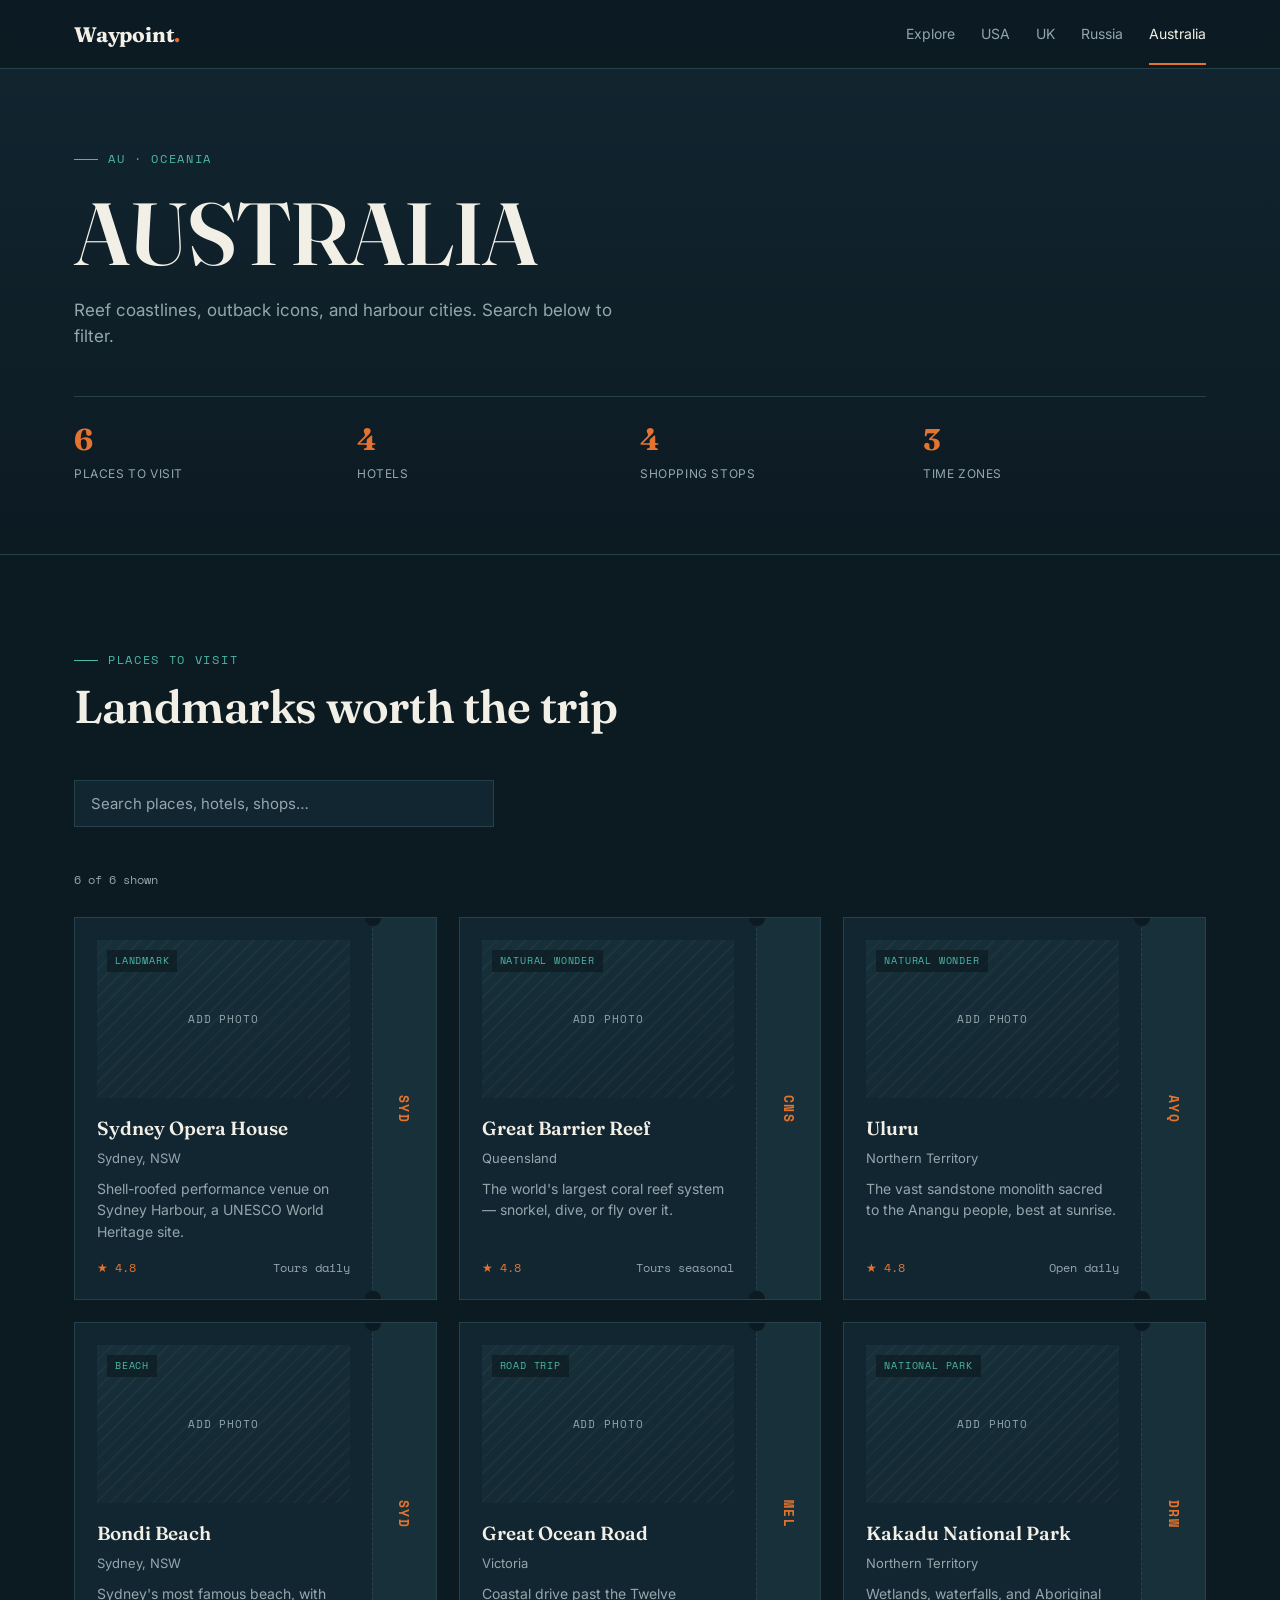
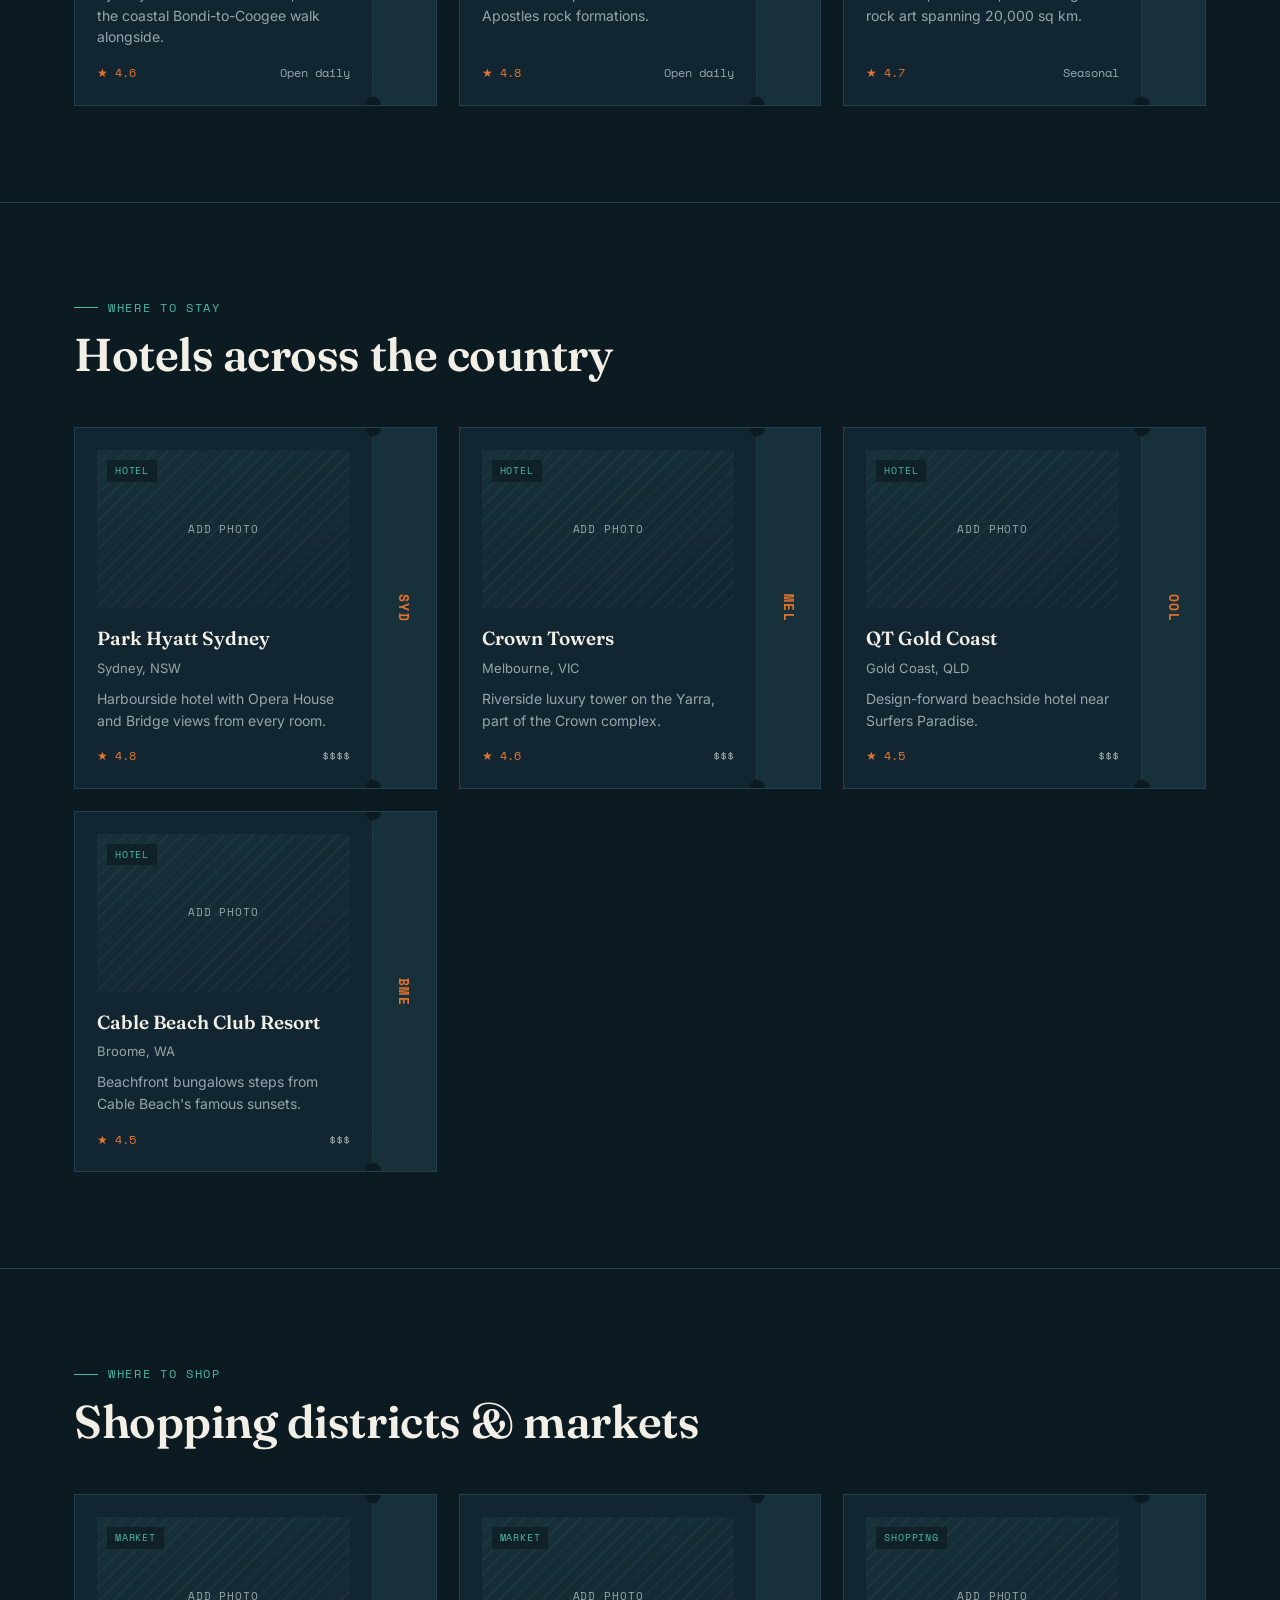
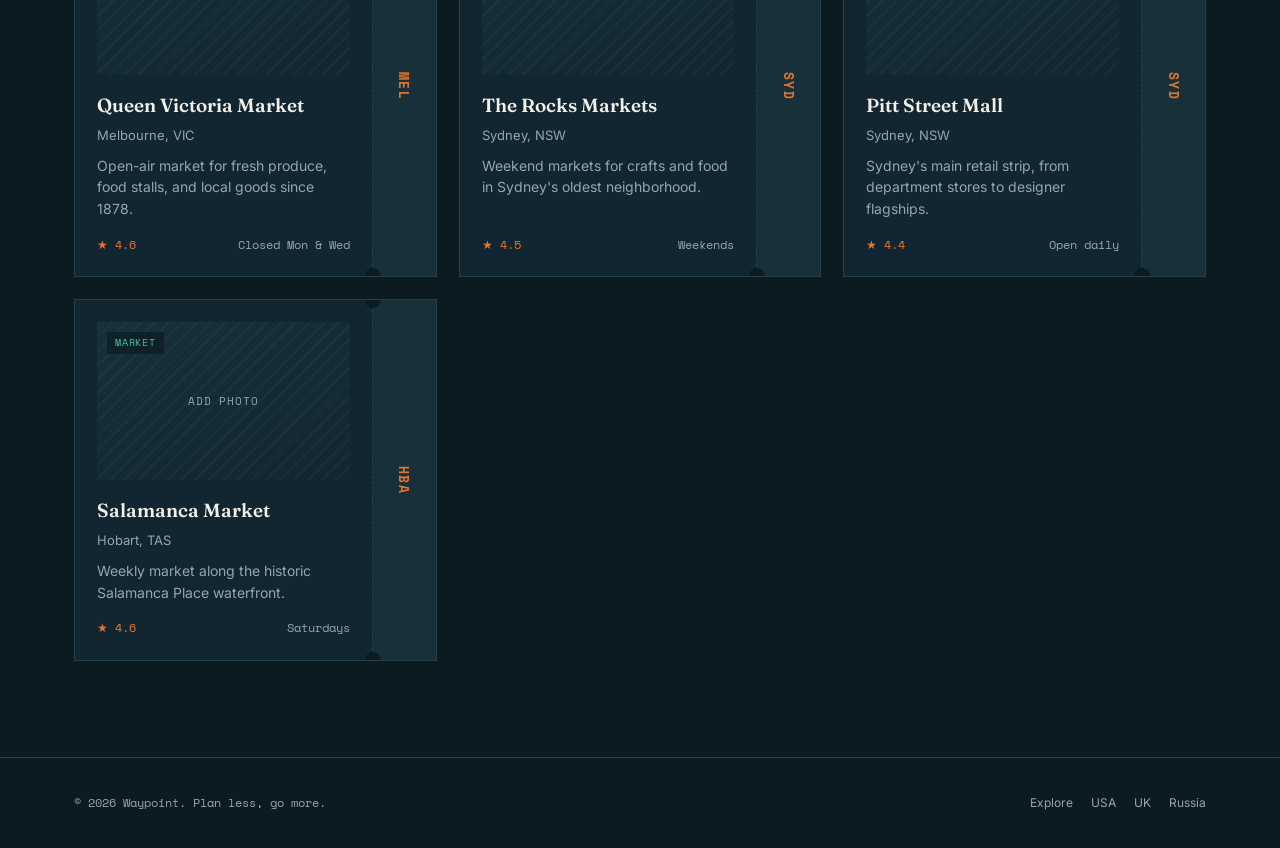
==== australia.html @ efa44937 "Add files via upload" ====
<!DOCTYPE html>
<html lang="en">
<head>
<meta charset="UTF-8">
<meta name="viewport" content="width=device-width, initial-scale=1.0">
<title>Australia — Waypoint</title>
<link rel="preconnect" href="https://fonts.googleapis.com">
<link href="https://fonts.googleapis.com/css2?family=Fraunces:opsz,wght@9..144,500;9..144,600;9..144,700&family=Inter:wght@400;500;600&family=Space+Mono&display=swap" rel="stylesheet">
<link rel="stylesheet" href="style.css">
</head>
<body>

<header>
  <div class="wrap nav">
    <div class="brand">Waypoint<span class="dot">.</span></div>
    <nav class="navlinks">
      <a href="index.html">Explore</a>
      <a href="usa.html">USA</a>
      <a href="uk.html">UK</a>
      <a href="russia.html">Russia</a>
      <a href="australia.html" class="active">Australia</a>
    </nav>
    <button class="navtoggle">☰</button>
  </div>
</header>

<section class="country-hero">
  <div class="wrap">
    <div class="sec-eyebrow">AU · Oceania</div>
    <h1>Australia</h1>
    <p>Reef coastlines, outback icons, and harbour cities. Search below to filter.</p>
    <div class="country-stats">
      <div><div class="num">6</div><div class="lbl">Places to visit</div></div>
      <div><div class="num">4</div><div class="lbl">Hotels</div></div>
      <div><div class="num">4</div><div class="lbl">Shopping stops</div></div>
      <div><div class="num">3</div><div class="lbl">Time zones</div></div>
    </div>
  </div>
</section>

<section id="places" data-search-scope>
  <div class="wrap">
    <div class="sec-head reveal">
      <div class="sec-eyebrow">Places to visit</div>
      <h2 class="sec-title">Landmarks worth the trip</h2>
    </div>
    <div class="search-bar reveal">
      <input type="text" placeholder="Search places, hotels, shops…" data-search aria-label="Search Australia listings">
    </div>
    <div class="search-count mono" data-search-count></div>

    <div class="pass-grid">
      <div class="pass reveal">
        <div class="pass-main">
          <div class="pass-thumb"><div class="ph">Add photo</div><div class="pass-cat">Landmark</div></div>
          <div class="pass-name">Sydney Opera House</div>
          <div class="pass-loc">Sydney, NSW</div>
          <div class="pass-desc">Shell-roofed performance venue on Sydney Harbour, a UNESCO World Heritage site.</div>
          <div class="pass-meta"><span class="rating">★ 4.8</span><span>Tours daily</span></div>
        </div>
        <div class="pass-stub"><span class="pass-code">SYD</span></div>
      </div>

      <div class="pass reveal">
        <div class="pass-main">
          <div class="pass-thumb"><div class="ph">Add photo</div><div class="pass-cat">Natural wonder</div></div>
          <div class="pass-name">Great Barrier Reef</div>
          <div class="pass-loc">Queensland</div>
          <div class="pass-desc">The world's largest coral reef system — snorkel, dive, or fly over it.</div>
          <div class="pass-meta"><span class="rating">★ 4.8</span><span>Tours seasonal</span></div>
        </div>
        <div class="pass-stub"><span class="pass-code">CNS</span></div>
      </div>

      <div class="pass reveal">
        <div class="pass-main">
          <div class="pass-thumb"><div class="ph">Add photo</div><div class="pass-cat">Natural wonder</div></div>
          <div class="pass-name">Uluru</div>
          <div class="pass-loc">Northern Territory</div>
          <div class="pass-desc">The vast sandstone monolith sacred to the Anangu people, best at sunrise.</div>
          <div class="pass-meta"><span class="rating">★ 4.8</span><span>Open daily</span></div>
        </div>
        <div class="pass-stub"><span class="pass-code">AYQ</span></div>
      </div>

      <div class="pass reveal">
        <div class="pass-main">
          <div class="pass-thumb"><div class="ph">Add photo</div><div class="pass-cat">Beach</div></div>
          <div class="pass-name">Bondi Beach</div>
          <div class="pass-loc">Sydney, NSW</div>
          <div class="pass-desc">Sydney's most famous beach, with the coastal Bondi-to-Coogee walk alongside.</div>
          <div class="pass-meta"><span class="rating">★ 4.6</span><span>Open daily</span></div>
        </div>
        <div class="pass-stub"><span class="pass-code">SYD</span></div>
      </div>

      <div class="pass reveal">
        <div class="pass-main">
          <div class="pass-thumb"><div class="ph">Add photo</div><div class="pass-cat">Road trip</div></div>
          <div class="pass-name">Great Ocean Road</div>
          <div class="pass-loc">Victoria</div>
          <div class="pass-desc">Coastal drive past the Twelve Apostles rock formations.</div>
          <div class="pass-meta"><span class="rating">★ 4.8</span><span>Open daily</span></div>
        </div>
        <div class="pass-stub"><span class="pass-code">MEL</span></div>
      </div>

      <div class="pass reveal">
        <div class="pass-main">
          <div class="pass-thumb"><div class="ph">Add photo</div><div class="pass-cat">National park</div></div>
          <div class="pass-name">Kakadu National Park</div>
          <div class="pass-loc">Northern Territory</div>
          <div class="pass-desc">Wetlands, waterfalls, and Aboriginal rock art spanning 20,000 sq km.</div>
          <div class="pass-meta"><span class="rating">★ 4.7</span><span>Seasonal</span></div>
        </div>
        <div class="pass-stub"><span class="pass-code">DRW</span></div>
      </div>
    </div>
  </div>
</section>

<section id="hotels" style="border-top:1px solid var(--line);" data-search-scope>
  <div class="wrap">
    <div class="sec-head reveal">
      <div class="sec-eyebrow">Where to stay</div>
      <h2 class="sec-title">Hotels across the country</h2>
    </div>
    <div class="pass-grid">
      <div class="pass reveal">
        <div class="pass-main">
          <div class="pass-thumb"><div class="ph">Add photo</div><div class="pass-cat">Hotel</div></div>
          <div class="pass-name">Park Hyatt Sydney</div>
          <div class="pass-loc">Sydney, NSW</div>
          <div class="pass-desc">Harbourside hotel with Opera House and Bridge views from every room.</div>
          <div class="pass-meta"><span class="rating">★ 4.8</span><span>$$$$</span></div>
        </div>
        <div class="pass-stub"><span class="pass-code">SYD</span></div>
      </div>
      <div class="pass reveal">
        <div class="pass-main">
          <div class="pass-thumb"><div class="ph">Add photo</div><div class="pass-cat">Hotel</div></div>
          <div class="pass-name">Crown Towers</div>
          <div class="pass-loc">Melbourne, VIC</div>
          <div class="pass-desc">Riverside luxury tower on the Yarra, part of the Crown complex.</div>
          <div class="pass-meta"><span class="rating">★ 4.6</span><span>$$$</span></div>
        </div>
        <div class="pass-stub"><span class="pass-code">MEL</span></div>
      </div>
      <div class="pass reveal">
        <div class="pass-main">
          <div class="pass-thumb"><div class="ph">Add photo</div><div class="pass-cat">Hotel</div></div>
          <div class="pass-name">QT Gold Coast</div>
          <div class="pass-loc">Gold Coast, QLD</div>
          <div class="pass-desc">Design-forward beachside hotel near Surfers Paradise.</div>
          <div class="pass-meta"><span class="rating">★ 4.5</span><span>$$$</span></div>
        </div>
        <div class="pass-stub"><span class="pass-code">OOL</span></div>
      </div>
      <div class="pass reveal">
        <div class="pass-main">
          <div class="pass-thumb"><div class="ph">Add photo</div><div class="pass-cat">Hotel</div></div>
          <div class="pass-name">Cable Beach Club Resort</div>
          <div class="pass-loc">Broome, WA</div>
          <div class="pass-desc">Beachfront bungalows steps from Cable Beach's famous sunsets.</div>
          <div class="pass-meta"><span class="rating">★ 4.5</span><span>$$$</span></div>
        </div>
        <div class="pass-stub"><span class="pass-code">BME</span></div>
      </div>
    </div>
  </div>
</section>

<section id="shops" style="border-top:1px solid var(--line);" data-search-scope>
  <div class="wrap">
    <div class="sec-head reveal">
      <div class="sec-eyebrow">Where to shop</div>
      <h2 class="sec-title">Shopping districts &amp; markets</h2>
    </div>
    <div class="pass-grid">
      <div class="pass reveal">
        <div class="pass-main">
          <div class="pass-thumb"><div class="ph">Add photo</div><div class="pass-cat">Market</div></div>
          <div class="pass-name">Queen Victoria Market</div>
          <div class="pass-loc">Melbourne, VIC</div>
          <div class="pass-desc">Open-air market for fresh produce, food stalls, and local goods since 1878.</div>
          <div class="pass-meta"><span class="rating">★ 4.6</span><span>Closed Mon &amp; Wed</span></div>
        </div>
        <div class="pass-stub"><span class="pass-code">MEL</span></div>
      </div>
      <div class="pass reveal">
        <div class="pass-main">
          <div class="pass-thumb"><div class="ph">Add photo</div><div class="pass-cat">Market</div></div>
          <div class="pass-name">The Rocks Markets</div>
          <div class="pass-loc">Sydney, NSW</div>
          <div class="pass-desc">Weekend markets for crafts and food in Sydney's oldest neighborhood.</div>
          <div class="pass-meta"><span class="rating">★ 4.5</span><span>Weekends</span></div>
        </div>
        <div class="pass-stub"><span class="pass-code">SYD</span></div>
      </div>
      <div class="pass reveal">
        <div class="pass-main">
          <div class="pass-thumb"><div class="ph">Add photo</div><div class="pass-cat">Shopping</div></div>
          <div class="pass-name">Pitt Street Mall</div>
          <div class="pass-loc">Sydney, NSW</div>
          <div class="pass-desc">Sydney's main retail strip, from department stores to designer flagships.</div>
          <div class="pass-meta"><span class="rating">★ 4.4</span><span>Open daily</span></div>
        </div>
        <div class="pass-stub"><span class="pass-code">SYD</span></div>
      </div>
      <div class="pass reveal">
        <div class="pass-main">
          <div class="pass-thumb"><div class="ph">Add photo</div><div class="pass-cat">Market</div></div>
          <div class="pass-name">Salamanca Market</div>
          <div class="pass-loc">Hobart, TAS</div>
          <div class="pass-desc">Weekly market along the historic Salamanca Place waterfront.</div>
          <div class="pass-meta"><span class="rating">★ 4.6</span><span>Saturdays</span></div>
        </div>
        <div class="pass-stub"><span class="pass-code">HBA</span></div>
      </div>
    </div>
  </div>
</section>

<footer>
  <div class="wrap foot-row">
    <div class="mono">© 2026 Waypoint. Plan less, go more.</div>
    <div class="foot-links">
      <a href="index.html">Explore</a>
      <a href="usa.html">USA</a>
      <a href="uk.html">UK</a>
      <a href="russia.html">Russia</a>
    </div>
  </div>
</footer>

<script src="script.js"></script>
</body>
</html>
---- style.css ----
/* ===================== Tokens ===================== */
:root{
  --bg:#0c1a22;
  --panel:#122631;
  --panel-2:#173039;
  --line:#25414b;
  --text:#f2efe6;
  --text-dim:#93a7ac;
  --accent:#e4732f;   /* sunset terracotta */
  --accent-2:#4bb8a9; /* ocean turquoise */
  --paper:#f2efe6;
}
*{margin:0;padding:0;box-sizing:border-box;}
html{scroll-behavior:smooth;}
body{
  background:var(--bg);
  color:var(--text);
  font-family:'Inter',sans-serif;
  line-height:1.55;
  overflow-x:hidden;
}
a{color:inherit;text-decoration:none;}
img{max-width:100%;display:block;}
::selection{background:var(--accent);color:#0c1a22;}

.display,h1,h2,h3{
  font-family:'Fraunces',serif;
  font-weight:600;
  line-height:1.05;
  letter-spacing:-0.01em;
}
.mono{font-family:'Space Mono',monospace;}

.wrap{max-width:1180px;margin:0 auto;padding:0 24px;}

/* ===================== Header ===================== */
header{
  position:fixed;top:0;left:0;right:0;z-index:200;
  background:rgba(12,26,34,0.88);backdrop-filter:blur(10px);
  border-bottom:1px solid var(--line);
}
.nav{display:flex;align-items:center;justify-content:space-between;height:68px;}
.brand{font-family:'Fraunces',serif;font-weight:700;font-size:21px;letter-spacing:-0.01em;}
.brand .dot{color:var(--accent);}
.navlinks{display:flex;gap:26px;font-size:14px;}
.navlinks a{color:var(--text-dim);transition:color .2s;position:relative;}
.navlinks a:hover,.navlinks a.active{color:var(--paper);}
.navlinks a.active::after{
  content:"";position:absolute;left:0;right:0;bottom:-20px;height:2px;background:var(--accent);
}
.navtoggle{display:none;background:none;border:none;color:var(--text);font-size:22px;cursor:pointer;}

@media (max-width:820px){
  .navlinks{display:none;}
  .navtoggle{display:block;}
  .navlinks.open{
    display:flex;flex-direction:column;position:absolute;top:68px;left:0;right:0;
    background:var(--panel);padding:20px 24px;border-bottom:1px solid var(--line);gap:16px;
  }
}

/* ===================== Section shell ===================== */
section{padding:96px 0;}
.sec-eyebrow{
  font-family:'Space Mono',monospace;font-size:12px;letter-spacing:0.14em;text-transform:uppercase;
  color:var(--accent-2);display:flex;align-items:center;gap:10px;margin-bottom:14px;
}
.sec-eyebrow::before{content:"";width:24px;height:1px;background:var(--accent-2);}
.sec-title{font-size:clamp(30px,4.2vw,46px);}
.sec-sub{color:var(--text-dim);max-width:520px;margin-top:12px;font-size:16px;}
.sec-head{margin-bottom:48px;}

/* ===================== Buttons ===================== */
.btn{
  display:inline-flex;align-items:center;gap:8px;
  font-family:'Space Mono',monospace;font-size:13px;letter-spacing:0.03em;
  padding:13px 24px;border:1px solid var(--line);cursor:pointer;
  transition:all .2s;background:none;color:var(--text);
}
.btn-primary{background:var(--accent);border-color:var(--accent);color:#1a0f08;font-weight:700;}
.btn-primary:hover{background:var(--accent-2);border-color:var(--accent-2);}
.btn-ghost:hover{border-color:var(--accent-2);color:var(--accent-2);}

/* ===================== Search bar ===================== */
.search-bar{
  display:flex;gap:10px;margin-bottom:44px;max-width:420px;
}
.search-bar input{
  flex:1;background:var(--panel);border:1px solid var(--line);color:var(--text);
  padding:13px 16px;font-family:'Inter',sans-serif;font-size:15px;
}
.search-bar input:focus{outline:none;border-color:var(--accent-2);}
.search-bar input::placeholder{color:var(--text-dim);}
.search-count{font-family:'Space Mono',monospace;font-size:12px;color:var(--text-dim);margin-bottom:28px;}

/* ===================== Boarding-pass / luggage-tag card system ===================== */
.pass-grid{display:grid;grid-template-columns:repeat(3,1fr);gap:22px;}
.pass{
  background:var(--panel);border:1px solid var(--line);
  display:flex;position:relative;overflow:hidden;
  transition:transform .25s ease, border-color .25s ease;
}
.pass:hover{transform:translateY(-4px);border-color:var(--accent-2);}
.pass-main{flex:1;padding:22px;display:flex;flex-direction:column;}
.pass-thumb{
  aspect-ratio:16/10;position:relative;overflow:hidden;
  background:
    repeating-linear-gradient(135deg, rgba(255,255,255,0.03) 0px, rgba(255,255,255,0.03) 2px, transparent 2px, transparent 10px),
    linear-gradient(160deg, var(--panel-2), var(--panel));
  display:flex;align-items:center;justify-content:center;
}
.pass-thumb .ph{font-family:'Space Mono',monospace;font-size:11px;color:var(--text-dim);letter-spacing:0.08em;text-transform:uppercase;}
.pass-cat{
  position:absolute;top:10px;left:10px;font-family:'Space Mono',monospace;font-size:10px;
  color:var(--accent-2);letter-spacing:0.08em;text-transform:uppercase;
  background:rgba(12,26,34,0.7);padding:3px 8px;
}
.pass-name{font-family:'Fraunces',serif;font-weight:600;font-size:19px;margin-top:16px;}
.pass-loc{font-size:13px;color:var(--text-dim);margin-top:4px;}
.pass-desc{font-size:14px;color:var(--text-dim);margin-top:10px;flex:1;}
.pass-meta{display:flex;justify-content:space-between;align-items:center;margin-top:16px;font-family:'Space Mono',monospace;font-size:12px;color:var(--text-dim);}
.pass-meta .rating{color:var(--accent);}

/* the tear-off stub */
.pass-stub{
  width:64px;flex-shrink:0;background:var(--panel-2);
  border-left:1px dashed var(--line);
  display:flex;align-items:center;justify-content:center;
  position:relative;
}
.pass-stub::before,.pass-stub::after{
  content:"";position:absolute;width:16px;height:16px;border-radius:50%;background:var(--bg);
  left:-8px;
}
.pass-stub::before{top:-8px;}
.pass-stub::after{bottom:-8px;}
.pass-code{
  writing-mode:vertical-rl;text-orientation:mixed;
  font-family:'Space Mono',monospace;font-size:13px;letter-spacing:0.1em;
  color:var(--accent);font-weight:700;
}

@media (max-width:900px){
  .pass-grid{grid-template-columns:1fr 1fr;}
}
@media (max-width:600px){
  .pass-grid{grid-template-columns:1fr;}
}

/* ===================== Country link card (home page) ===================== */
.country-grid{display:grid;grid-template-columns:repeat(4,1fr);gap:20px;}
.country-card{
  background:var(--panel);border:1px solid var(--line);padding:28px 22px;
  transition:transform .25s ease, border-color .25s ease;position:relative;
}
.country-card:hover{transform:translateY(-4px);border-color:var(--accent);}
.country-flagcode{font-family:'Space Mono',monospace;font-size:12px;color:var(--accent-2);letter-spacing:0.1em;}
.country-name{font-family:'Fraunces',serif;font-weight:700;font-size:26px;margin-top:10px;}
.country-tag{font-size:13px;color:var(--text-dim);margin-top:8px;}
.country-arrow{position:absolute;top:24px;right:22px;color:var(--text-dim);font-size:18px;transition:transform .2s, color .2s;}
.country-card:hover .country-arrow{transform:translate(3px,-3px);color:var(--accent);}

@media (max-width:900px){.country-grid{grid-template-columns:1fr 1fr;}}
@media (max-width:560px){.country-grid{grid-template-columns:1fr;}}

/* ===================== Footer ===================== */
footer{border-top:1px solid var(--line);padding:36px 0;}
.foot-row{display:flex;justify-content:space-between;align-items:center;flex-wrap:wrap;gap:14px;}
.foot-row .mono{font-family:'Space Mono',monospace;font-size:12px;color:var(--text-dim);}
.foot-links{display:flex;gap:18px;}
.foot-links a{font-size:12px;color:var(--text-dim);}
.foot-links a:hover{color:var(--accent-2);}

/* ===================== Scroll reveal ===================== */
.reveal{opacity:0;transform:translateY(18px);transition:opacity .6s ease,transform .6s ease;}
.reveal.in{opacity:1;transform:translateY(0);}

/* ===================== Country page hero band ===================== */
.country-hero{
  padding:150px 0 70px;border-bottom:1px solid var(--line);position:relative;
  background:linear-gradient(180deg, var(--panel), var(--bg));
}
.country-hero .sec-eyebrow{margin-bottom:18px;}
.country-hero h1{font-size:clamp(46px,8vw,88px);text-transform:uppercase;}
.country-hero p{max-width:560px;color:var(--text-dim);margin-top:18px;font-size:17px;}
.country-stats{display:flex;gap:0;margin-top:46px;border-top:1px solid var(--line);padding-top:20px;flex-wrap:wrap;}
.country-stats div{flex:1;min-width:120px;padding-right:20px;}
.country-stats .num{font-family:'Fraunces',serif;font-weight:700;font-size:30px;color:var(--accent);}
.country-stats .lbl{font-size:12px;color:var(--text-dim);text-transform:uppercase;letter-spacing:0.05em;margin-top:2px;}

@media (prefers-reduced-motion: reduce){
  html{scroll-behavior:auto;}
  *{transition:none !important;animation:none !important;}
}
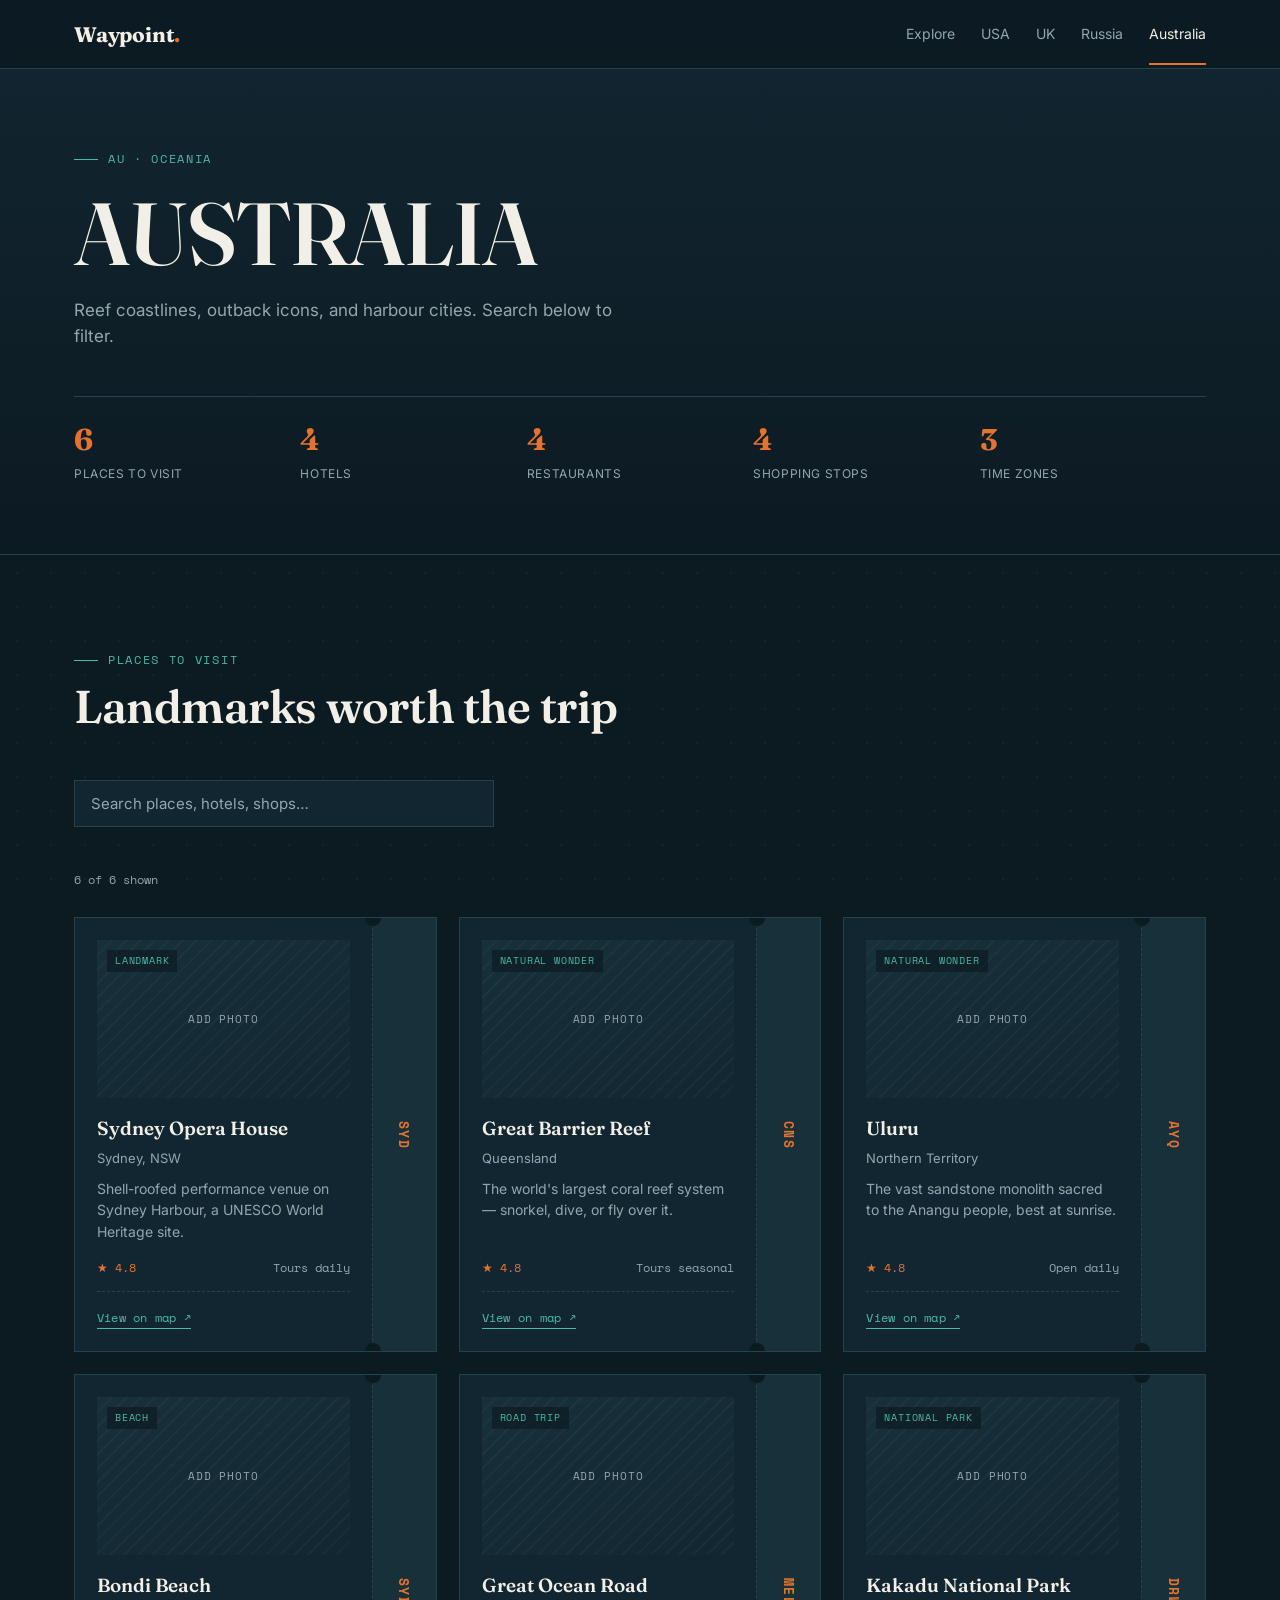
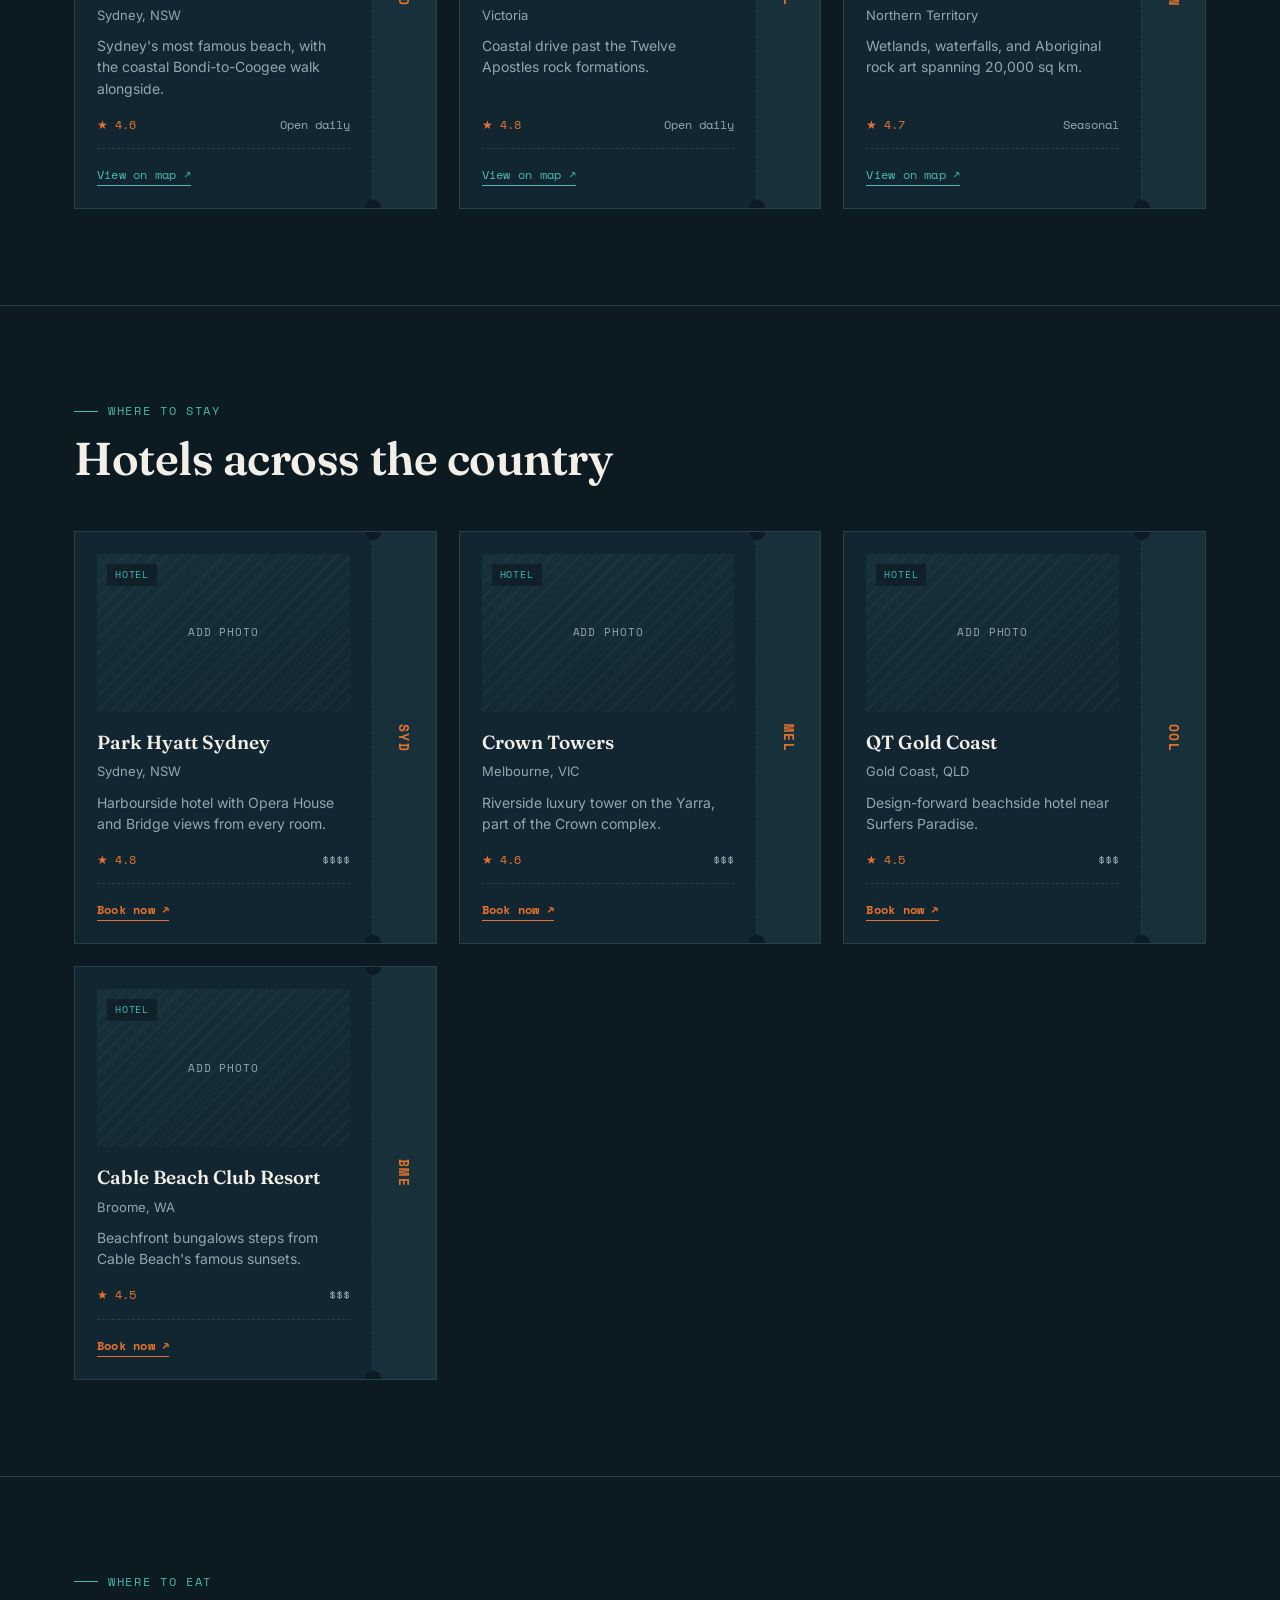
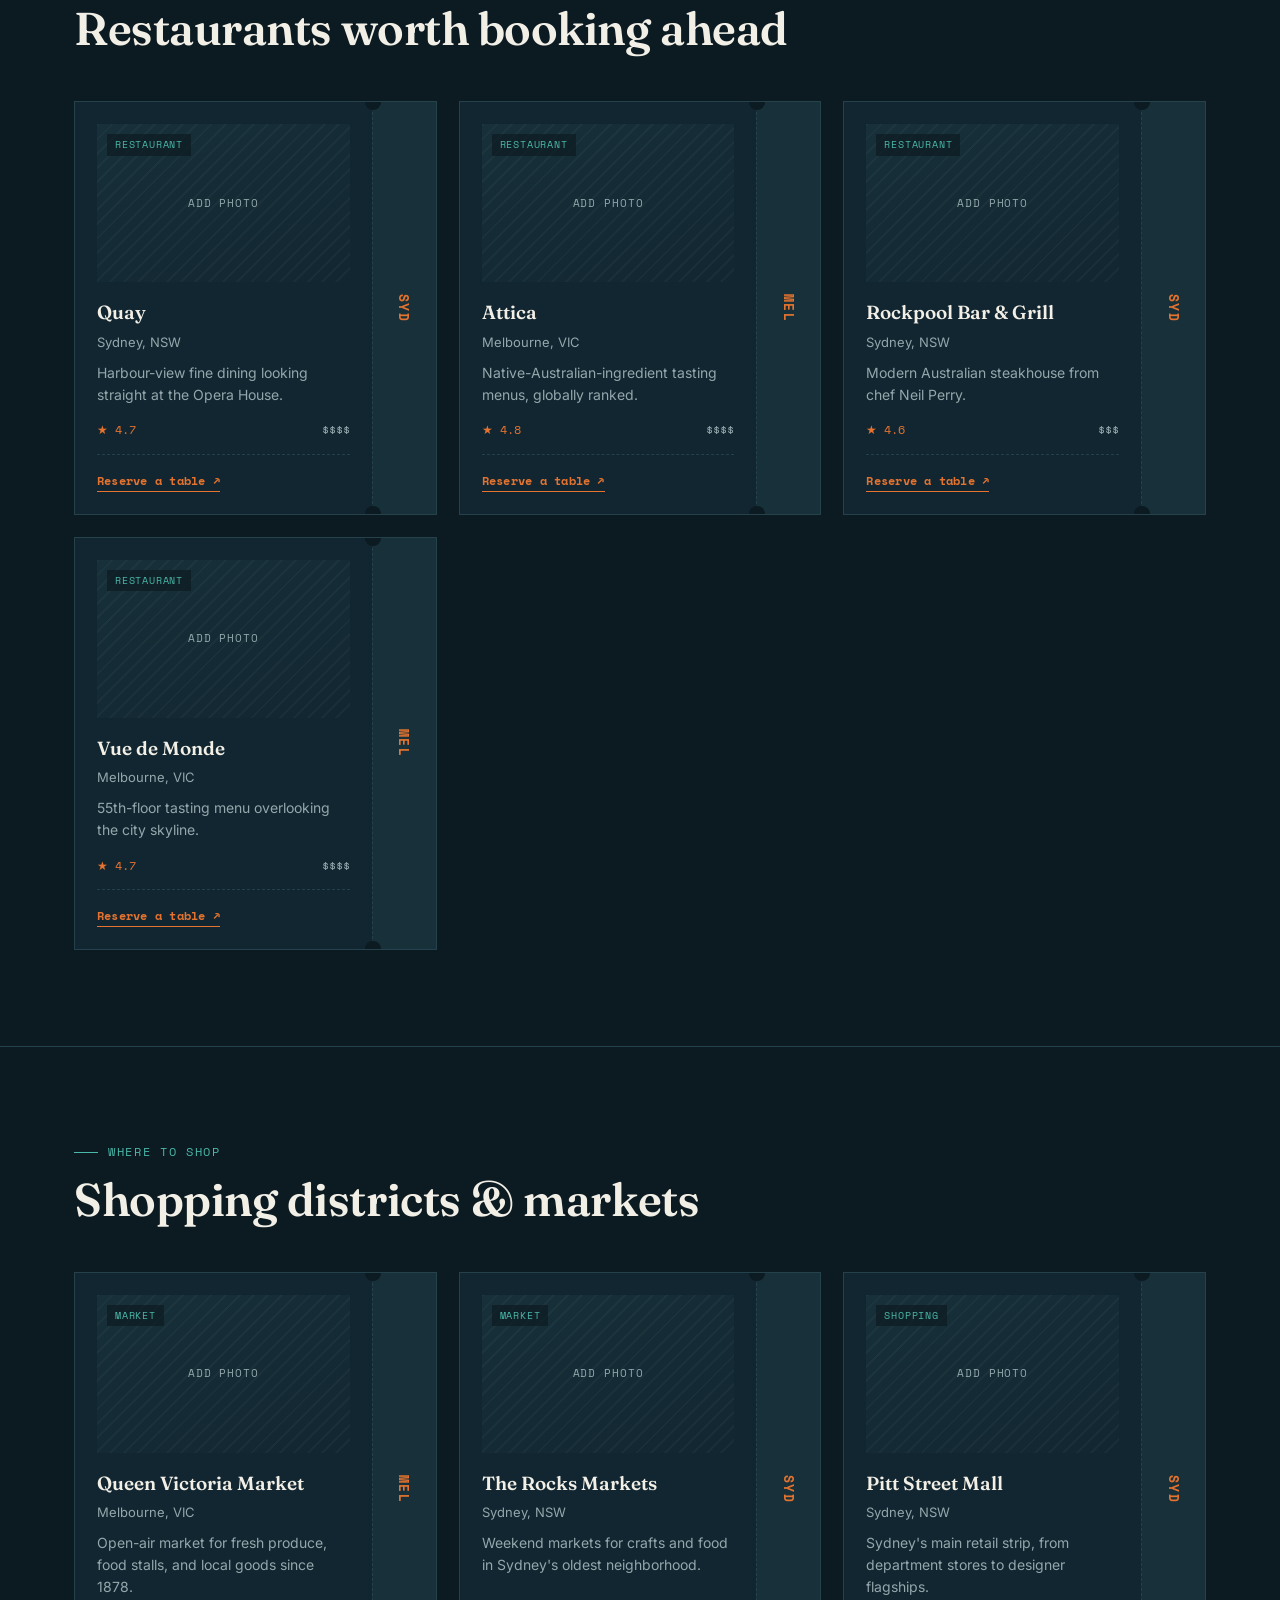
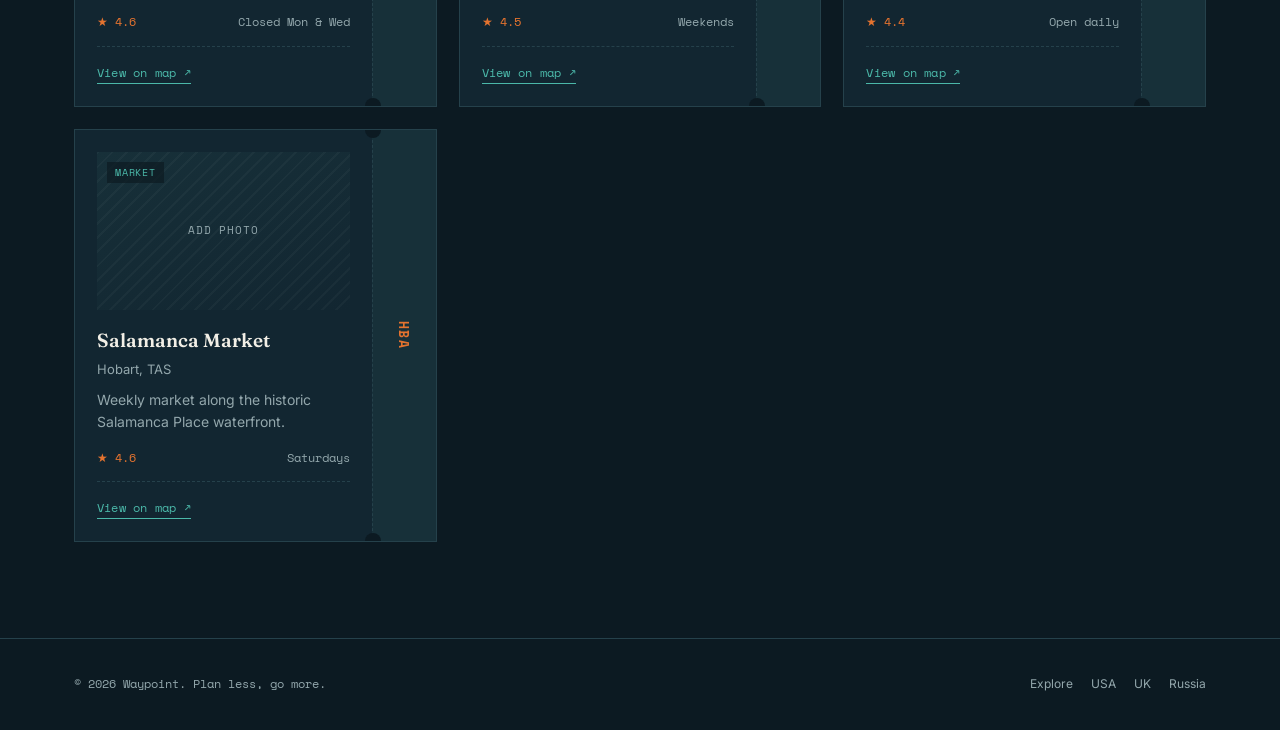
==== commit cdbafd3e: "Add files via upload" ====
--- a/australia.html
+++ b/australia.html
@@ -9,6 +9,7 @@
 <link rel="stylesheet" href="style.css">
 </head>
 <body>
+<div class="parallax-bg" data-parallax="0.12"></div>
 
 <header>
   <div class="wrap nav">
@@ -32,6 +33,7 @@
     <div class="country-stats">
       <div><div class="num">6</div><div class="lbl">Places to visit</div></div>
       <div><div class="num">4</div><div class="lbl">Hotels</div></div>
+      <div><div class="num">4</div><div class="lbl">Restaurants</div></div>
       <div><div class="num">4</div><div class="lbl">Shopping stops</div></div>
       <div><div class="num">3</div><div class="lbl">Time zones</div></div>
     </div>
@@ -57,6 +59,7 @@
           <div class="pass-loc">Sydney, NSW</div>
           <div class="pass-desc">Shell-roofed performance venue on Sydney Harbour, a UNESCO World Heritage site.</div>
           <div class="pass-meta"><span class="rating">★ 4.8</span><span>Tours daily</span></div>
+          <div class="pass-actions"><a class="pass-link" href="https://www.google.com/maps/search/?api=1&query=Sydney%20Opera%20House%20Sydney%2C%20NSW" target="_blank" rel="noopener">View on map ↗</a></div>
         </div>
         <div class="pass-stub"><span class="pass-code">SYD</span></div>
       </div>
@@ -68,6 +71,7 @@
           <div class="pass-loc">Queensland</div>
           <div class="pass-desc">The world's largest coral reef system — snorkel, dive, or fly over it.</div>
           <div class="pass-meta"><span class="rating">★ 4.8</span><span>Tours seasonal</span></div>
+          <div class="pass-actions"><a class="pass-link" href="https://www.google.com/maps/search/?api=1&query=Great%20Barrier%20Reef%20Queensland" target="_blank" rel="noopener">View on map ↗</a></div>
         </div>
         <div class="pass-stub"><span class="pass-code">CNS</span></div>
       </div>
@@ -79,6 +83,7 @@
           <div class="pass-loc">Northern Territory</div>
           <div class="pass-desc">The vast sandstone monolith sacred to the Anangu people, best at sunrise.</div>
           <div class="pass-meta"><span class="rating">★ 4.8</span><span>Open daily</span></div>
+          <div class="pass-actions"><a class="pass-link" href="https://www.google.com/maps/search/?api=1&query=Uluru%20Northern%20Territory" target="_blank" rel="noopener">View on map ↗</a></div>
         </div>
         <div class="pass-stub"><span class="pass-code">AYQ</span></div>
       </div>
@@ -90,6 +95,7 @@
           <div class="pass-loc">Sydney, NSW</div>
           <div class="pass-desc">Sydney's most famous beach, with the coastal Bondi-to-Coogee walk alongside.</div>
           <div class="pass-meta"><span class="rating">★ 4.6</span><span>Open daily</span></div>
+          <div class="pass-actions"><a class="pass-link" href="https://www.google.com/maps/search/?api=1&query=Bondi%20Beach%20Sydney%2C%20NSW" target="_blank" rel="noopener">View on map ↗</a></div>
         </div>
         <div class="pass-stub"><span class="pass-code">SYD</span></div>
       </div>
@@ -101,6 +107,7 @@
           <div class="pass-loc">Victoria</div>
           <div class="pass-desc">Coastal drive past the Twelve Apostles rock formations.</div>
           <div class="pass-meta"><span class="rating">★ 4.8</span><span>Open daily</span></div>
+          <div class="pass-actions"><a class="pass-link" href="https://www.google.com/maps/search/?api=1&query=Great%20Ocean%20Road%20Victoria" target="_blank" rel="noopener">View on map ↗</a></div>
         </div>
         <div class="pass-stub"><span class="pass-code">MEL</span></div>
       </div>
@@ -112,6 +119,7 @@
           <div class="pass-loc">Northern Territory</div>
           <div class="pass-desc">Wetlands, waterfalls, and Aboriginal rock art spanning 20,000 sq km.</div>
           <div class="pass-meta"><span class="rating">★ 4.7</span><span>Seasonal</span></div>
+          <div class="pass-actions"><a class="pass-link" href="https://www.google.com/maps/search/?api=1&query=Kakadu%20National%20Park%20Northern%20Territory" target="_blank" rel="noopener">View on map ↗</a></div>
         </div>
         <div class="pass-stub"><span class="pass-code">DRW</span></div>
       </div>
@@ -133,6 +141,7 @@
           <div class="pass-loc">Sydney, NSW</div>
           <div class="pass-desc">Harbourside hotel with Opera House and Bridge views from every room.</div>
           <div class="pass-meta"><span class="rating">★ 4.8</span><span>$$$$</span></div>
+          <div class="pass-actions"><a class="pass-link book" href="https://www.booking.com/searchresults.html?ss=Park%20Hyatt%20Sydney%20Sydney%2C%20NSW" target="_blank" rel="noopener">Book now ↗</a></div>
         </div>
         <div class="pass-stub"><span class="pass-code">SYD</span></div>
       </div>
@@ -143,6 +152,7 @@
           <div class="pass-loc">Melbourne, VIC</div>
           <div class="pass-desc">Riverside luxury tower on the Yarra, part of the Crown complex.</div>
           <div class="pass-meta"><span class="rating">★ 4.6</span><span>$$$</span></div>
+          <div class="pass-actions"><a class="pass-link book" href="https://www.booking.com/searchresults.html?ss=Crown%20Towers%20Melbourne%2C%20VIC" target="_blank" rel="noopener">Book now ↗</a></div>
         </div>
         <div class="pass-stub"><span class="pass-code">MEL</span></div>
       </div>
@@ -153,6 +163,7 @@
           <div class="pass-loc">Gold Coast, QLD</div>
           <div class="pass-desc">Design-forward beachside hotel near Surfers Paradise.</div>
           <div class="pass-meta"><span class="rating">★ 4.5</span><span>$$$</span></div>
+          <div class="pass-actions"><a class="pass-link book" href="https://www.booking.com/searchresults.html?ss=QT%20Gold%20Coast%20Gold%20Coast%2C%20QLD" target="_blank" rel="noopener">Book now ↗</a></div>
         </div>
         <div class="pass-stub"><span class="pass-code">OOL</span></div>
       </div>
@@ -163,8 +174,64 @@
           <div class="pass-loc">Broome, WA</div>
           <div class="pass-desc">Beachfront bungalows steps from Cable Beach's famous sunsets.</div>
           <div class="pass-meta"><span class="rating">★ 4.5</span><span>$$$</span></div>
+          <div class="pass-actions"><a class="pass-link book" href="https://www.booking.com/searchresults.html?ss=Cable%20Beach%20Club%20Resort%20Broome%2C%20WA" target="_blank" rel="noopener">Book now ↗</a></div>
         </div>
         <div class="pass-stub"><span class="pass-code">BME</span></div>
+      </div>
+    </div>
+  </div>
+</section>
+
+<section id="restaurants" style="border-top:1px solid var(--line);" data-search-scope>
+  <div class="wrap">
+    <div class="sec-head reveal">
+      <div class="sec-eyebrow">Where to eat</div>
+      <h2 class="sec-title">Restaurants worth booking ahead</h2>
+    </div>
+    <div class="pass-grid">
+      <div class="pass reveal">
+        <div class="pass-main">
+          <div class="pass-thumb"><div class="ph">Add photo</div><div class="pass-cat">Restaurant</div></div>
+          <div class="pass-name">Quay</div>
+          <div class="pass-loc">Sydney, NSW</div>
+          <div class="pass-desc">Harbour-view fine dining looking straight at the Opera House.</div>
+          <div class="pass-meta"><span class="rating">★ 4.7</span><span>$$$$</span></div>
+          <div class="pass-actions"><a class="pass-link book" href="https://www.opentable.com/s?term=Quay%20Sydney%2C%20NSW&covers=2" target="_blank" rel="noopener">Reserve a table ↗</a></div>
+        </div>
+        <div class="pass-stub"><span class="pass-code">SYD</span></div>
+      </div>
+      <div class="pass reveal">
+        <div class="pass-main">
+          <div class="pass-thumb"><div class="ph">Add photo</div><div class="pass-cat">Restaurant</div></div>
+          <div class="pass-name">Attica</div>
+          <div class="pass-loc">Melbourne, VIC</div>
+          <div class="pass-desc">Native-Australian-ingredient tasting menus, globally ranked.</div>
+          <div class="pass-meta"><span class="rating">★ 4.8</span><span>$$$$</span></div>
+          <div class="pass-actions"><a class="pass-link book" href="https://www.opentable.com/s?term=Attica%20Melbourne%2C%20VIC&covers=2" target="_blank" rel="noopener">Reserve a table ↗</a></div>
+        </div>
+        <div class="pass-stub"><span class="pass-code">MEL</span></div>
+      </div>
+      <div class="pass reveal">
+        <div class="pass-main">
+          <div class="pass-thumb"><div class="ph">Add photo</div><div class="pass-cat">Restaurant</div></div>
+          <div class="pass-name">Rockpool Bar & Grill</div>
+          <div class="pass-loc">Sydney, NSW</div>
+          <div class="pass-desc">Modern Australian steakhouse from chef Neil Perry.</div>
+          <div class="pass-meta"><span class="rating">★ 4.6</span><span>$$$</span></div>
+          <div class="pass-actions"><a class="pass-link book" href="https://www.opentable.com/s?term=Rockpool%20Bar%20%26%20Grill%20Sydney%2C%20NSW&covers=2" target="_blank" rel="noopener">Reserve a table ↗</a></div>
+        </div>
+        <div class="pass-stub"><span class="pass-code">SYD</span></div>
+      </div>
+      <div class="pass reveal">
+        <div class="pass-main">
+          <div class="pass-thumb"><div class="ph">Add photo</div><div class="pass-cat">Restaurant</div></div>
+          <div class="pass-name">Vue de Monde</div>
+          <div class="pass-loc">Melbourne, VIC</div>
+          <div class="pass-desc">55th-floor tasting menu overlooking the city skyline.</div>
+          <div class="pass-meta"><span class="rating">★ 4.7</span><span>$$$$</span></div>
+          <div class="pass-actions"><a class="pass-link book" href="https://www.opentable.com/s?term=Vue%20de%20Monde%20Melbourne%2C%20VIC&covers=2" target="_blank" rel="noopener">Reserve a table ↗</a></div>
+        </div>
+        <div class="pass-stub"><span class="pass-code">MEL</span></div>
       </div>
     </div>
   </div>
@@ -184,6 +251,7 @@
           <div class="pass-loc">Melbourne, VIC</div>
           <div class="pass-desc">Open-air market for fresh produce, food stalls, and local goods since 1878.</div>
           <div class="pass-meta"><span class="rating">★ 4.6</span><span>Closed Mon &amp; Wed</span></div>
+          <div class="pass-actions"><a class="pass-link" href="https://www.google.com/maps/search/?api=1&query=Queen%20Victoria%20Market%20Melbourne%2C%20VIC" target="_blank" rel="noopener">View on map ↗</a></div>
         </div>
         <div class="pass-stub"><span class="pass-code">MEL</span></div>
       </div>
@@ -194,6 +262,7 @@
           <div class="pass-loc">Sydney, NSW</div>
           <div class="pass-desc">Weekend markets for crafts and food in Sydney's oldest neighborhood.</div>
           <div class="pass-meta"><span class="rating">★ 4.5</span><span>Weekends</span></div>
+          <div class="pass-actions"><a class="pass-link" href="https://www.google.com/maps/search/?api=1&query=The%20Rocks%20Markets%20Sydney%2C%20NSW" target="_blank" rel="noopener">View on map ↗</a></div>
         </div>
         <div class="pass-stub"><span class="pass-code">SYD</span></div>
       </div>
@@ -204,6 +273,7 @@
           <div class="pass-loc">Sydney, NSW</div>
           <div class="pass-desc">Sydney's main retail strip, from department stores to designer flagships.</div>
           <div class="pass-meta"><span class="rating">★ 4.4</span><span>Open daily</span></div>
+          <div class="pass-actions"><a class="pass-link" href="https://www.google.com/maps/search/?api=1&query=Pitt%20Street%20Mall%20Sydney%2C%20NSW" target="_blank" rel="noopener">View on map ↗</a></div>
         </div>
         <div class="pass-stub"><span class="pass-code">SYD</span></div>
       </div>
@@ -214,6 +284,7 @@
           <div class="pass-loc">Hobart, TAS</div>
           <div class="pass-desc">Weekly market along the historic Salamanca Place waterfront.</div>
           <div class="pass-meta"><span class="rating">★ 4.6</span><span>Saturdays</span></div>
+          <div class="pass-actions"><a class="pass-link" href="https://www.google.com/maps/search/?api=1&query=Salamanca%20Market%20Hobart%2C%20TAS" target="_blank" rel="noopener">View on map ↗</a></div>
         </div>
         <div class="pass-stub"><span class="pass-code">HBA</span></div>
       </div>
--- a/style.css
+++ b/style.css
@@ -120,6 +120,28 @@
 .pass-desc{font-size:14px;color:var(--text-dim);margin-top:10px;flex:1;}
 .pass-meta{display:flex;justify-content:space-between;align-items:center;margin-top:16px;font-family:'Space Mono',monospace;font-size:12px;color:var(--text-dim);}
 .pass-meta .rating{color:var(--accent);}
+.pass-actions{margin-top:14px;padding-top:12px;border-top:1px dashed var(--line);}
+.pass-link{
+  font-family:'Space Mono',monospace;font-size:12px;letter-spacing:0.02em;
+  color:var(--accent-2);border-bottom:1px solid var(--accent-2);padding-bottom:2px;
+  transition:color .2s,border-color .2s;
+}
+.pass-link:hover{color:var(--accent);border-color:var(--accent);}
+.pass-link.book{color:var(--accent);border-color:var(--accent);font-weight:700;}
+.pass-link.book:hover{color:var(--accent-2);border-color:var(--accent-2);}
+
+/* ===================== Parallax background layer ===================== */
+.parallax-bg{
+  position:fixed;inset:-10% 0 0 0;z-index:-1;pointer-events:none;
+  background-image:radial-gradient(circle, rgba(75,184,169,0.14) 1px, transparent 1px);
+  background-size:34px 34px;
+  opacity:0.55;
+  will-change:transform;
+}
+.parallax-bg::after{
+  content:"";position:absolute;inset:0;
+  background:radial-gradient(ellipse 60% 40% at 50% 0%, rgba(228,115,47,0.05), transparent 60%);
+}
 
 /* the tear-off stub */
 .pass-stub{
